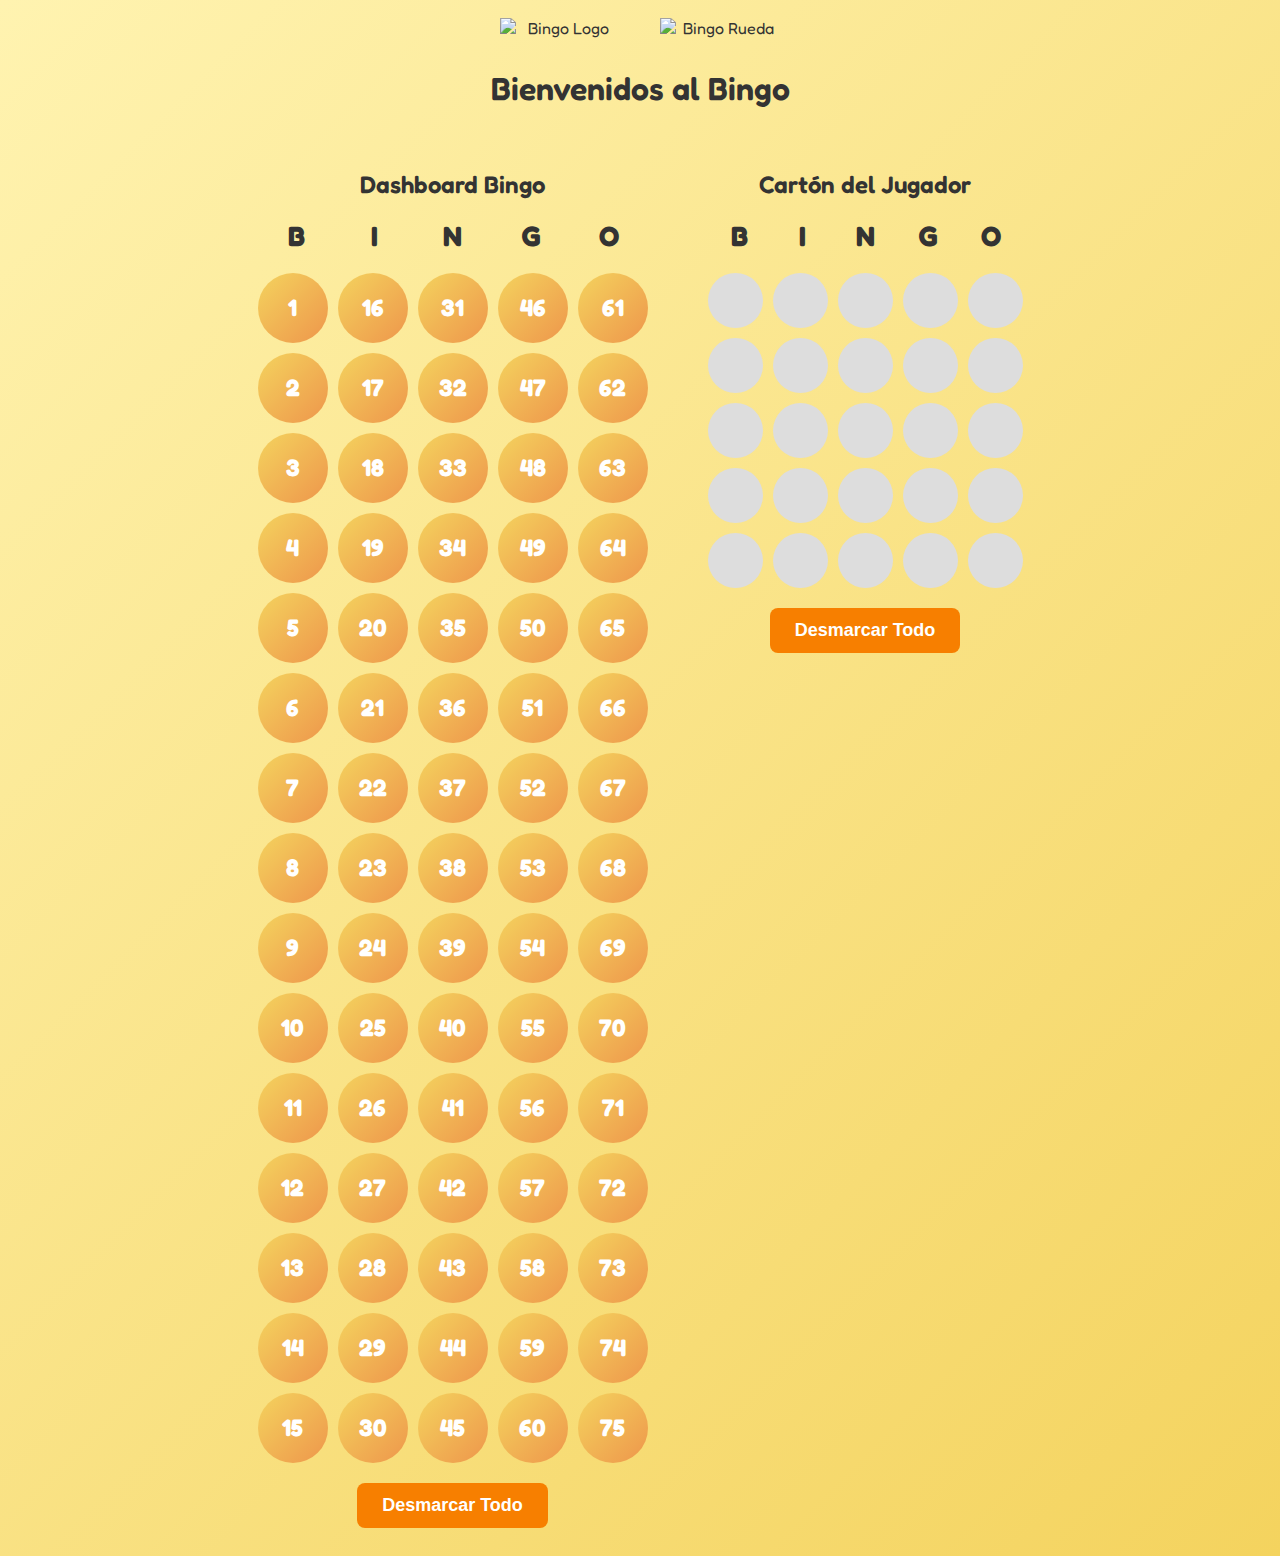
==== dashboard-bingo.html @ e26fa5d3 "Agregar página HTML para el tablero de Bingo con estilos y funcionalidad interactiva" ====
<!DOCTYPE html>
<html lang="es">

<head>
    <meta charset="UTF-8">
    <meta name="viewport" content="width=device-width, initial-scale=1.0">
    <title>Bingo Dashboard</title>
    <link rel="stylesheet" href="styles.css">
    <style>
        @import url('https://fonts.googleapis.com/css2?family=Fredoka:wght@300;400;600&display=swap');

body {
    font-family: 'Fredoka', sans-serif;
    text-align: center;
    background: linear-gradient(135deg, #fff3b0, #f4d35e);
    color: #333;
    display: flex;
    flex-direction: column;
    align-items: center;
}

.bingo-container {
    display: flex;
    justify-content: center;
    gap: 60px;
    margin: 20px;
    align-items: flex-start;
}

/* Cartón Dashboard Bingo (Más grande) */
.dashboard-card {
    max-width: 500px;
    padding: 25px;
    background: white;
    border-radius: 12px;
    box-shadow: 0 8px 16px rgba(0, 0, 0, 0.3); /* Más sombra para efecto realista */
    text-align: center;
    transform: scale(1.05);
}

/* Cartón Jugador (Más pequeño) */
.player-card {
    max-width: 350px;
    padding: 20px;
    background: white;
    border-radius: 12px;
    box-shadow: 0 6px 12px rgba(0, 0, 0, 0.25);
    text-align: center;
}

.bingo-logo,
.bingo-wheel {
    width: 120px;
    margin: 10px;
}

h1,
h2 {
    font-weight: 600;
}

.bingo-header {
    display: grid;
    grid-template-columns: repeat(5, 1fr);
    font-size: 28px;
    font-weight: bold;
    margin-bottom: 15px;
}

/* Tablero de números */
.bingo-board {
    display: grid;
    grid-template-columns: repeat(5, 1fr);
    gap: 10px;
    margin: 20px 0;
    place-items: center;
}

/* Celdas del cartón grande */
.bingo-cell {
    width: 70px;
    height: 70px;
    display: flex;
    align-items: center;
    justify-content: center;
    background: linear-gradient(135deg, #f4d35e, #ee964b);
    color: white;
    font-size: 24px;
    font-weight: bold;
    border-radius: 50%;
    cursor: pointer;
    transition: background 0.3s, transform 0.1s;
}

/* Efecto al marcar celdas */
.bingo-cell.marked {
    background: linear-gradient(135deg, #ff5733, #c70039);
    box-shadow: 0 0 12px rgba(255, 0, 0, 0.8);
    transform: scale(1.1);
}

/* Celdas del cartón del jugador (sin números) */
.player-cell {
    width: 55px;
    height: 55px;
    display: flex;
    align-items: center;
    justify-content: center;
    background: #ddd;
    border-radius: 50%;
    cursor: pointer;
    transition: background 0.3s;
}

/* Efecto al marcar celdas del jugador */
.player-cell.marked {
    background: linear-gradient(135deg, #3498db, #2c3e50);
    box-shadow: 0 0 12px rgba(52, 152, 219, 0.8);
}

/* Botón para resetear */
.reset-btn {
    padding: 12px 25px;
    background: #f77f00;
    color: white;
    border: none;
    border-radius: 8px;
    cursor: pointer;
    font-size: 18px;
    font-weight: bold;
    transition: background 0.2s, transform 0.1s;
}

.reset-btn:hover {
    background: #ff9f1c;
    transform: scale(1.05);
}

.bingo-img-container {
    display: flex;
    justify-content: center;
    gap: 20px;
}
    </style>
</head>

<body>
    <div class="bingo-img-container">
        <img src="https://alecuna.github.io/Microproyecto1/logo.png" alt="Bingo Logo" class="bingo-logo">
        <img src="https://alecuna.github.io/Microproyecto1/logo2.png" alt="Bingo Rueda" class="bingo-wheel">
    </div>

    <h1>Bienvenidos al Bingo</h1>

    <div class="bingo-container">
        <!-- Cartón principal -->
        <div class="bingo-card">
            <h2>Dashboard Bingo</h2>
            <div class="bingo-header">
                <div>B</div>
                <div>I</div>
                <div>N</div>
                <div>G</div>
                <div>O</div>
            </div>
            <div class="bingo-board" id="bingoBoard"></div>
            <button onclick="resetBoard('bingoBoard')" class="reset-btn">Desmarcar Todo</button>
        </div>

        <!-- Cartón del Jugador -->
        <div class="bingo-card">
            <h2>Cartón del Jugador</h2>
            <div class="bingo-header">
                <div>B</div>
                <div>I</div>
                <div>N</div>
                <div>G</div>
                <div>O</div>
            </div>
            <div class="bingo-board" id="playerBoard"></div>
            <button onclick="resetBoard('playerBoard')" class="reset-btn">Desmarcar Todo</button>
        </div>
    </div>

    <script>
        document.addEventListener("DOMContentLoaded", function () {
            generateBingoBoard("bingoBoard");
            generatePlayerBoard("playerBoard");
        });

        function generateBingoBoard(boardId) {
            const board = document.getElementById(boardId);
            board.innerHTML = "";

            const columns = {
                B: Array.from({ length: 15 }, (_, i) => i + 1),
                I: Array.from({ length: 15 }, (_, i) => i + 16),
                N: Array.from({ length: 15 }, (_, i) => i + 31),
                G: Array.from({ length: 15 }, (_, i) => i + 46),
                O: Array.from({ length: 15 }, (_, i) => i + 61)
            };

            for (let i = 0; i < 15; i++) {
                for (let letter in columns) {
                    const cell = document.createElement("div");
                    cell.classList.add("bingo-cell");
                    cell.textContent = columns[letter][i];
                    cell.addEventListener("click", () => cell.classList.toggle("marked"));
                    board.appendChild(cell);
                }
            }
        }

        function generatePlayerBoard(boardId) {
            const board = document.getElementById(boardId);
            board.innerHTML = "";

            for (let i = 0; i < 5; i++) {
                for (let j = 0; j < 5; j++) {
                    const cell = document.createElement("div");
                    cell.classList.add("player-cell");
                    cell.addEventListener("click", () => cell.classList.toggle("marked"));
                    board.appendChild(cell);
                }
            }
        }

        function resetBoard(boardId) {
            document.querySelectorAll(`#${boardId} .bingo-cell, #${boardId} .player-cell`).forEach(cell => cell.classList.remove("marked"));
        }
    </script>
</body>

</html>
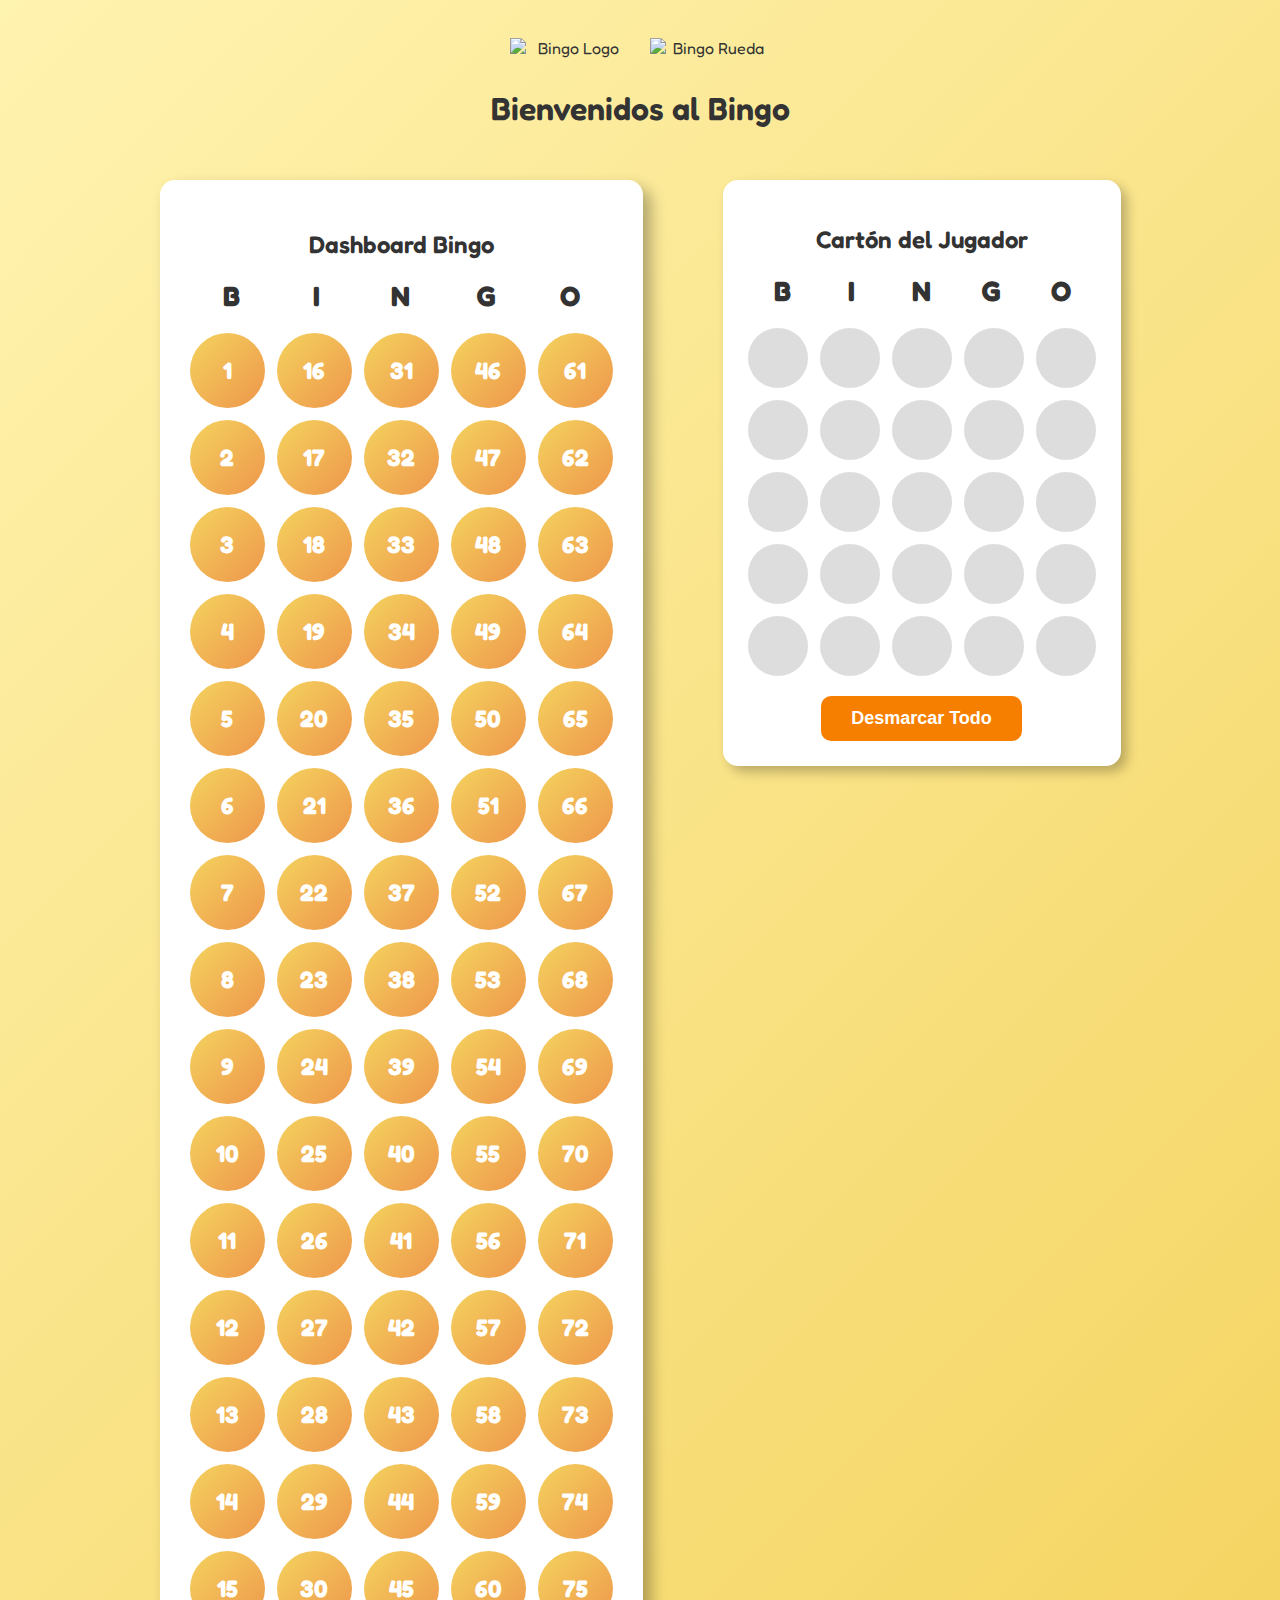
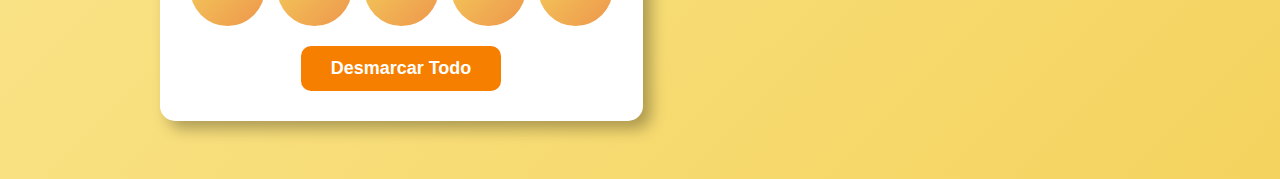
==== commit 254a0938: "Mejorar estilos y estructura del tablero de Bingo, ajustando tamaños, márgenes y efectos visuales" ====
--- a/dashboard-bingo.html
+++ b/dashboard-bingo.html
@@ -9,138 +9,137 @@
     <style>
         @import url('https://fonts.googleapis.com/css2?family=Fredoka:wght@300;400;600&display=swap');
 
-body {
-    font-family: 'Fredoka', sans-serif;
-    text-align: center;
-    background: linear-gradient(135deg, #fff3b0, #f4d35e);
-    color: #333;
-    display: flex;
-    flex-direction: column;
-    align-items: center;
-}
-
-.bingo-container {
-    display: flex;
-    justify-content: center;
-    gap: 60px;
-    margin: 20px;
-    align-items: flex-start;
-}
-
-/* Cartón Dashboard Bingo (Más grande) */
-.dashboard-card {
-    max-width: 500px;
-    padding: 25px;
-    background: white;
-    border-radius: 12px;
-    box-shadow: 0 8px 16px rgba(0, 0, 0, 0.3); /* Más sombra para efecto realista */
-    text-align: center;
-    transform: scale(1.05);
-}
-
-/* Cartón Jugador (Más pequeño) */
-.player-card {
-    max-width: 350px;
-    padding: 20px;
-    background: white;
-    border-radius: 12px;
-    box-shadow: 0 6px 12px rgba(0, 0, 0, 0.25);
-    text-align: center;
-}
-
-.bingo-logo,
-.bingo-wheel {
-    width: 120px;
-    margin: 10px;
-}
-
-h1,
-h2 {
-    font-weight: 600;
-}
-
-.bingo-header {
-    display: grid;
-    grid-template-columns: repeat(5, 1fr);
-    font-size: 28px;
-    font-weight: bold;
-    margin-bottom: 15px;
-}
-
-/* Tablero de números */
-.bingo-board {
-    display: grid;
-    grid-template-columns: repeat(5, 1fr);
-    gap: 10px;
-    margin: 20px 0;
-    place-items: center;
-}
-
-/* Celdas del cartón grande */
-.bingo-cell {
-    width: 70px;
-    height: 70px;
-    display: flex;
-    align-items: center;
-    justify-content: center;
-    background: linear-gradient(135deg, #f4d35e, #ee964b);
-    color: white;
-    font-size: 24px;
-    font-weight: bold;
-    border-radius: 50%;
-    cursor: pointer;
-    transition: background 0.3s, transform 0.1s;
-}
-
-/* Efecto al marcar celdas */
-.bingo-cell.marked {
-    background: linear-gradient(135deg, #ff5733, #c70039);
-    box-shadow: 0 0 12px rgba(255, 0, 0, 0.8);
-    transform: scale(1.1);
-}
-
-/* Celdas del cartón del jugador (sin números) */
-.player-cell {
-    width: 55px;
-    height: 55px;
-    display: flex;
-    align-items: center;
-    justify-content: center;
-    background: #ddd;
-    border-radius: 50%;
-    cursor: pointer;
-    transition: background 0.3s;
-}
-
-/* Efecto al marcar celdas del jugador */
-.player-cell.marked {
-    background: linear-gradient(135deg, #3498db, #2c3e50);
-    box-shadow: 0 0 12px rgba(52, 152, 219, 0.8);
-}
-
-/* Botón para resetear */
-.reset-btn {
-    padding: 12px 25px;
-    background: #f77f00;
-    color: white;
-    border: none;
-    border-radius: 8px;
-    cursor: pointer;
-    font-size: 18px;
-    font-weight: bold;
-    transition: background 0.2s, transform 0.1s;
-}
-
-.reset-btn:hover {
-    background: #ff9f1c;
-    transform: scale(1.05);
-}
-
-.bingo-img-container {
-    display: flex;
-    justify-content: center;
-    gap: 20px;
-}
+        body {
+            font-family: 'Fredoka', sans-serif;
+            text-align: center;
+            background: linear-gradient(135deg, #fff3b0, #f4d35e);
+            color: #333;
+            display: flex;
+            flex-direction: column;
+            align-items: center;
+            padding: 20px;
+        }
+
+        .bingo-container {
+            display: flex;
+            justify-content: center;
+            gap: 80px;
+            margin: 30px;
+            align-items: flex-start;
+        }
+
+        /* Cartón Dashboard Bingo (Más grande) */
+        .dashboard-card {
+            max-width: 520px;
+            padding: 30px;
+            background: white;
+            border-radius: 15px;
+            box-shadow: 8px 8px 15px rgba(0, 0, 0, 0.3); /* Sombra más pronunciada */
+            text-align: center;
+        }
+
+        /* Cartón Jugador (Más pequeño) */
+        .player-card {
+            max-width: 350px;
+            padding: 25px;
+            background: white;
+            border-radius: 15px;
+            box-shadow: 6px 6px 12px rgba(0, 0, 0, 0.25); /* Sombra realista */
+            text-align: center;
+        }
+
+        .bingo-logo,
+        .bingo-wheel {
+            width: 120px;
+            margin: 10px;
+        }
+
+        h1,
+        h2 {
+            font-weight: 600;
+        }
+
+        .bingo-header {
+            display: grid;
+            grid-template-columns: repeat(5, 1fr);
+            font-size: 28px;
+            font-weight: bold;
+            margin-bottom: 15px;
+        }
+
+        /* Tablero de números */
+        .bingo-board {
+            display: grid;
+            grid-template-columns: repeat(5, 1fr);
+            gap: 12px;
+            margin: 20px 0;
+            place-items: center;
+        }
+
+        /* Celdas del cartón grande */
+        .bingo-cell {
+            width: 75px;
+            height: 75px;
+            display: flex;
+            align-items: center;
+            justify-content: center;
+            background: linear-gradient(135deg, #f4d35e, #ee964b);
+            color: white;
+            font-size: 24px;
+            font-weight: bold;
+            border-radius: 50%;
+            cursor: pointer;
+            transition: background 0.3s, transform 0.1s, box-shadow 0.2s;
+        }
+
+        /* Efecto al marcar celdas */
+        .bingo-cell.marked {
+            background: linear-gradient(135deg, #ff5733, #c70039);
+            box-shadow: 0 0 15px rgba(255, 0, 0, 0.8);
+            transform: scale(1.1);
+        }
+
+        /* Celdas del cartón del jugador (sin números) */
+        .player-cell {
+            width: 60px;
+            height: 60px;
+            display: flex;
+            align-items: center;
+            justify-content: center;
+            background: #ddd;
+            border-radius: 50%;
+            cursor: pointer;
+            transition: background 0.3s, transform 0.1s;
+        }
+
+        /* Efecto al marcar celdas del jugador */
+        .player-cell.marked {
+            background: linear-gradient(135deg, #3498db, #2c3e50);
+            box-shadow: 0 0 15px rgba(52, 152, 219, 0.8);
+            transform: scale(1.1);
+        }
+
+        /* Botón para resetear */
+        .reset-btn {
+            padding: 12px 30px;
+            background: #f77f00;
+            color: white;
+            border: none;
+            border-radius: 10px;
+            cursor: pointer;
+            font-size: 18px;
+            font-weight: bold;
+            transition: background 0.2s, transform 0.1s;
+        }
+
+        .reset-btn:hover {
+            background: #ff9f1c;
+            transform: scale(1.05);
+        }
+
+        .bingo-img-container {
+            display: flex;
+        }
     </style>
 </head>
 
@@ -154,7 +153,7 @@
 
     <div class="bingo-container">
         <!-- Cartón principal -->
-        <div class="bingo-card">
+        <div class="dashboard-card">
             <h2>Dashboard Bingo</h2>
             <div class="bingo-header">
                 <div>B</div>
@@ -168,7 +167,7 @@
         </div>
 
         <!-- Cartón del Jugador -->
-        <div class="bingo-card">
+        <div class="player-card">
             <h2>Cartón del Jugador</h2>
             <div class="bingo-header">
                 <div>B</div>
@@ -224,11 +223,6 @@
                 }
             }
         }
-
-        function resetBoard(boardId) {
-            document.querySelectorAll(`#${boardId} .bingo-cell, #${boardId} .player-cell`).forEach(cell => cell.classList.remove("marked"));
-        }
     </script>
 </body>
-
-</html>+</html>
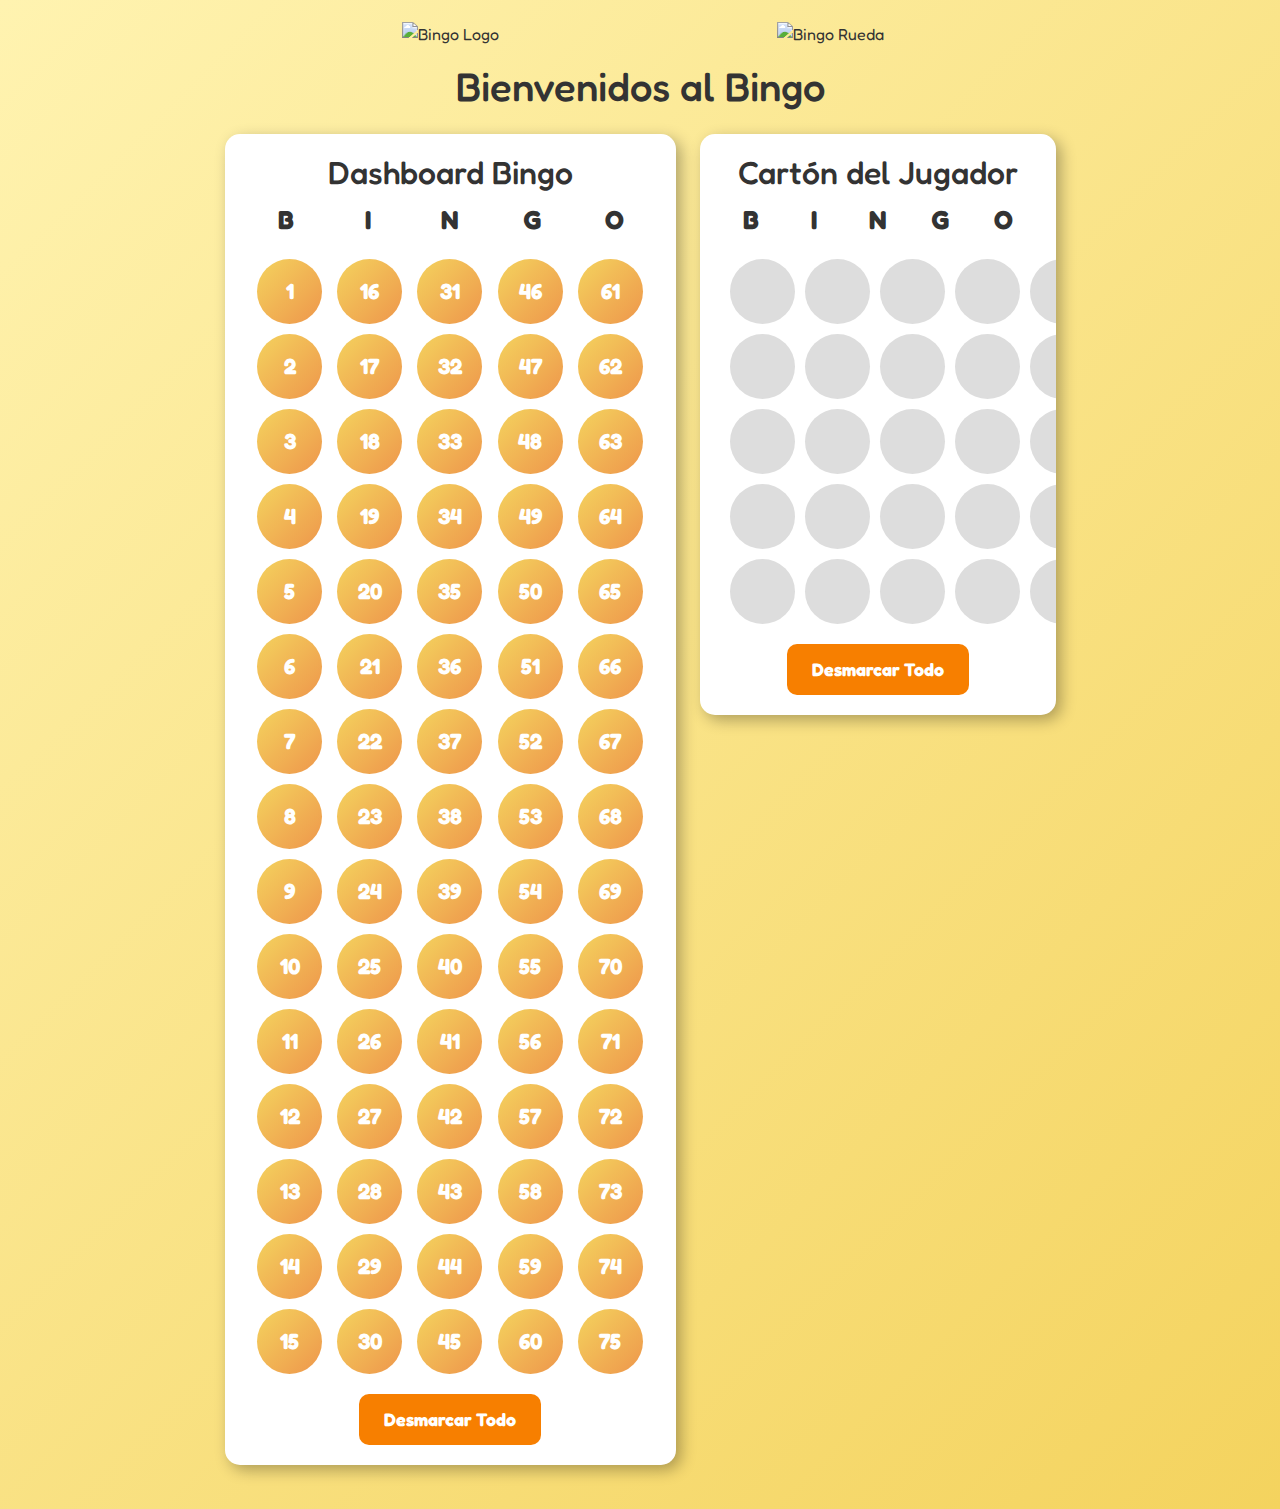
==== commit fa6dc8b7: "Actualizar el tablero de Bingo con Bootstrap para mejorar la responsividad y la estructura visual" ====
--- a/dashboard-bingo.html
+++ b/dashboard-bingo.html
@@ -3,125 +3,100 @@
 
 <head>
     <meta charset="UTF-8">
-    <meta name="viewport" content="width=device-width, initial-scale=1.0">
+    <meta name="viewport" content="width=device-width, initial-scale=1">
     <title>Bingo Dashboard</title>
-    <link rel="stylesheet" href="styles.css">
+
+    <!-- Bootstrap 5 -->
+    <link href="https://cdn.jsdelivr.net/npm/bootstrap@5.3.0/dist/css/bootstrap.min.css" rel="stylesheet">
+    <script src="https://cdn.jsdelivr.net/npm/bootstrap@5.3.0/dist/js/bootstrap.bundle.min.js"></script>
+
+    <!-- Google Fonts -->
+    <link href="https://fonts.googleapis.com/css2?family=Fredoka:wght@300;400;600&display=swap" rel="stylesheet">
+
     <style>
-        @import url('https://fonts.googleapis.com/css2?family=Fredoka:wght@300;400;600&display=swap');
-
         body {
             font-family: 'Fredoka', sans-serif;
             text-align: center;
             background: linear-gradient(135deg, #fff3b0, #f4d35e);
             color: #333;
-            display: flex;
-            flex-direction: column;
-            align-items: center;
             padding: 20px;
         }
 
-        .bingo-container {
-            display: flex;
-            justify-content: center;
-            gap: 80px;
-            margin: 30px;
-            align-items: flex-start;
-        }
-
-        /* Cartón Dashboard Bingo (Más grande) */
-        .dashboard-card {
-            max-width: 520px;
-            padding: 30px;
-            background: white;
-            border-radius: 15px;
-            box-shadow: 8px 8px 15px rgba(0, 0, 0, 0.3); /* Sombra más pronunciada */
-            text-align: center;
-        }
-
-        /* Cartón Jugador (Más pequeño) */
-        .player-card {
-            max-width: 350px;
-            padding: 25px;
-            background: white;
-            border-radius: 15px;
-            box-shadow: 6px 6px 12px rgba(0, 0, 0, 0.25); /* Sombra realista */
-            text-align: center;
-        }
-
-        .bingo-logo,
-        .bingo-wheel {
-            width: 120px;
-            margin: 10px;
-        }
-
-        h1,
-        h2 {
-            font-weight: 600;
+        /* Ajuste responsivo para las imágenes */
+        .bingo-img-container img {
+            max-width: 100%;
+            height: auto;
+        }
+
+        @media (min-width: 992px) {
+            .bingo-img-container img {
+                max-width: 180px;
+            }
         }
 
         .bingo-header {
             display: grid;
             grid-template-columns: repeat(5, 1fr);
-            font-size: 28px;
+            font-size: 26px;
             font-weight: bold;
-            margin-bottom: 15px;
-        }
-
-        /* Tablero de números */
+            margin-bottom: 10px;
+        }
+
+        /* Cartón Bingo */
+        .bingo-card {
+            background: white;
+            border-radius: 15px;
+            box-shadow: 5px 5px 15px rgba(0, 0, 0, 0.3);
+            padding: 20px;
+            max-width: 100%;
+            overflow: hidden;
+        }
+
         .bingo-board {
             display: grid;
             grid-template-columns: repeat(5, 1fr);
-            gap: 12px;
-            margin: 20px 0;
+            gap: 10px;
+            margin: 10px 0;
             place-items: center;
-        }
-
-        /* Celdas del cartón grande */
-        .bingo-cell {
-            width: 75px;
-            height: 75px;
+            padding: 10px;
+        }
+
+        /* Celdas de Bingo */
+        .bingo-cell,
+        .player-cell {
+            width: 65px;
+            height: 65px;
             display: flex;
             align-items: center;
             justify-content: center;
             background: linear-gradient(135deg, #f4d35e, #ee964b);
             color: white;
-            font-size: 24px;
+            font-size: 22px;
             font-weight: bold;
             border-radius: 50%;
             cursor: pointer;
             transition: background 0.3s, transform 0.1s, box-shadow 0.2s;
         }
 
-        /* Efecto al marcar celdas */
         .bingo-cell.marked {
             background: linear-gradient(135deg, #ff5733, #c70039);
-            box-shadow: 0 0 15px rgba(255, 0, 0, 0.8);
+            box-shadow: 0 0 12px rgba(255, 0, 0, 0.8);
             transform: scale(1.1);
         }
 
-        /* Celdas del cartón del jugador (sin números) */
+        /* Cartón del Jugador */
         .player-cell {
-            width: 60px;
-            height: 60px;
-            display: flex;
-            align-items: center;
-            justify-content: center;
             background: #ddd;
-            border-radius: 50%;
-            cursor: pointer;
-            transition: background 0.3s, transform 0.1s;
-        }
-
-        /* Efecto al marcar celdas del jugador */
+        }
+
         .player-cell.marked {
             background: linear-gradient(135deg, #3498db, #2c3e50);
-            box-shadow: 0 0 15px rgba(52, 152, 219, 0.8);
-            transform: scale(1.1);
-        }
-
-        /* Botón para resetear */
+            box-shadow: 0 0 12px rgba(52, 152, 219, 0.8);
+        }
+
+        /* Botón Reset */
         .reset-btn {
-            padding: 12px 30px;
+            padding: 12px 25px;
             background: #f77f00;
             color: white;
             border: none;
@@ -137,47 +112,74 @@
             transform: scale(1.05);
         }
 
-        .bingo-img-container {
-            display: flex;
+        /* Ajustes responsivos para pantallas pequeñas */
+        @media (max-width: 768px) {
+            .bingo-board {
+                gap: 5px;
+                padding: 5px;
+            }
+
+            .bingo-cell,
+            .player-cell {
+                width: 50px;
+                height: 50px;
+                font-size: 18px;
+            }
+        }
+
+        @media (max-width: 480px) {
+            .bingo-board {
+                gap: 3px;
+                padding: 2px;
+            }
+
+            .bingo-cell,
+            .player-cell {
+                width: 45px;
+                height: 45px;
+                font-size: 16px;
+            }
         }
     </style>
 </head>
 
 <body>
-    <div class="bingo-img-container">
-        <img src="https://alecuna.github.io/Microproyecto1/logo.png" alt="Bingo Logo" class="bingo-logo">
-        <img src="https://alecuna.github.io/Microproyecto1/logo2.png" alt="Bingo Rueda" class="bingo-wheel">
-    </div>
-
-    <h1>Bienvenidos al Bingo</h1>
-
-    <div class="bingo-container">
-        <!-- Cartón principal -->
-        <div class="dashboard-card">
-            <h2>Dashboard Bingo</h2>
-            <div class="bingo-header">
-                <div>B</div>
-                <div>I</div>
-                <div>N</div>
-                <div>G</div>
-                <div>O</div>
-            </div>
-            <div class="bingo-board" id="bingoBoard"></div>
-            <button onclick="resetBoard('bingoBoard')" class="reset-btn">Desmarcar Todo</button>
+    <div class="container text-center">
+        <div class="row justify-content-center mb-3 bingo-img-container">
+            <div class="col-6 col-md-4">
+                <img src="https://alecuna.github.io/Microproyecto1/logo.png" alt="Bingo Logo" class="img-fluid">
+            </div>
+            <div class="col-6 col-md-4">
+                <img src="https://alecuna.github.io/Microproyecto1/logo2.png" alt="Bingo Rueda" class="img-fluid">
+            </div>
         </div>
 
-        <!-- Cartón del Jugador -->
-        <div class="player-card">
-            <h2>Cartón del Jugador</h2>
-            <div class="bingo-header">
-                <div>B</div>
-                <div>I</div>
-                <div>N</div>
-                <div>G</div>
-                <div>O</div>
-            </div>
-            <div class="bingo-board" id="playerBoard"></div>
-            <button onclick="resetBoard('playerBoard')" class="reset-btn">Desmarcar Todo</button>
+        <h1>Bienvenidos al Bingo</h1>
+
+        <div class="row justify-content-center mt-4">
+            <!-- Cartón Dashboard -->
+            <div class="col-12 col-md-6 col-lg-5 mb-4">
+                <div class="bingo-card">
+                    <h2>Dashboard Bingo</h2>
+                    <div class="bingo-header">
+                        <div>B</div><div>I</div><div>N</div><div>G</div><div>O</div>
+                    </div>
+                    <div class="bingo-board" id="bingoBoard"></div>
+                    <button onclick="resetBoard('bingoBoard')" class="reset-btn">Desmarcar Todo</button>
+                </div>
+            </div>
+
+            <!-- Cartón del Jugador -->
+            <div class="col-12 col-md-6 col-lg-4 mb-4">
+                <div class="bingo-card">
+                    <h2>Cartón del Jugador</h2>
+                    <div class="bingo-header">
+                        <div>B</div><div>I</div><div>N</div><div>G</div><div>O</div>
+                    </div>
+                    <div class="bingo-board" id="playerBoard"></div>
+                    <button onclick="resetBoard('playerBoard')" class="reset-btn">Desmarcar Todo</button>
+                </div>
+            </div>
         </div>
     </div>
 
@@ -190,7 +192,6 @@
         function generateBingoBoard(boardId) {
             const board = document.getElementById(boardId);
             board.innerHTML = "";
-
             const columns = {
                 B: Array.from({ length: 15 }, (_, i) => i + 1),
                 I: Array.from({ length: 15 }, (_, i) => i + 16),
@@ -213,7 +214,6 @@
         function generatePlayerBoard(boardId) {
             const board = document.getElementById(boardId);
             board.innerHTML = "";
-
             for (let i = 0; i < 5; i++) {
                 for (let j = 0; j < 5; j++) {
                     const cell = document.createElement("div");
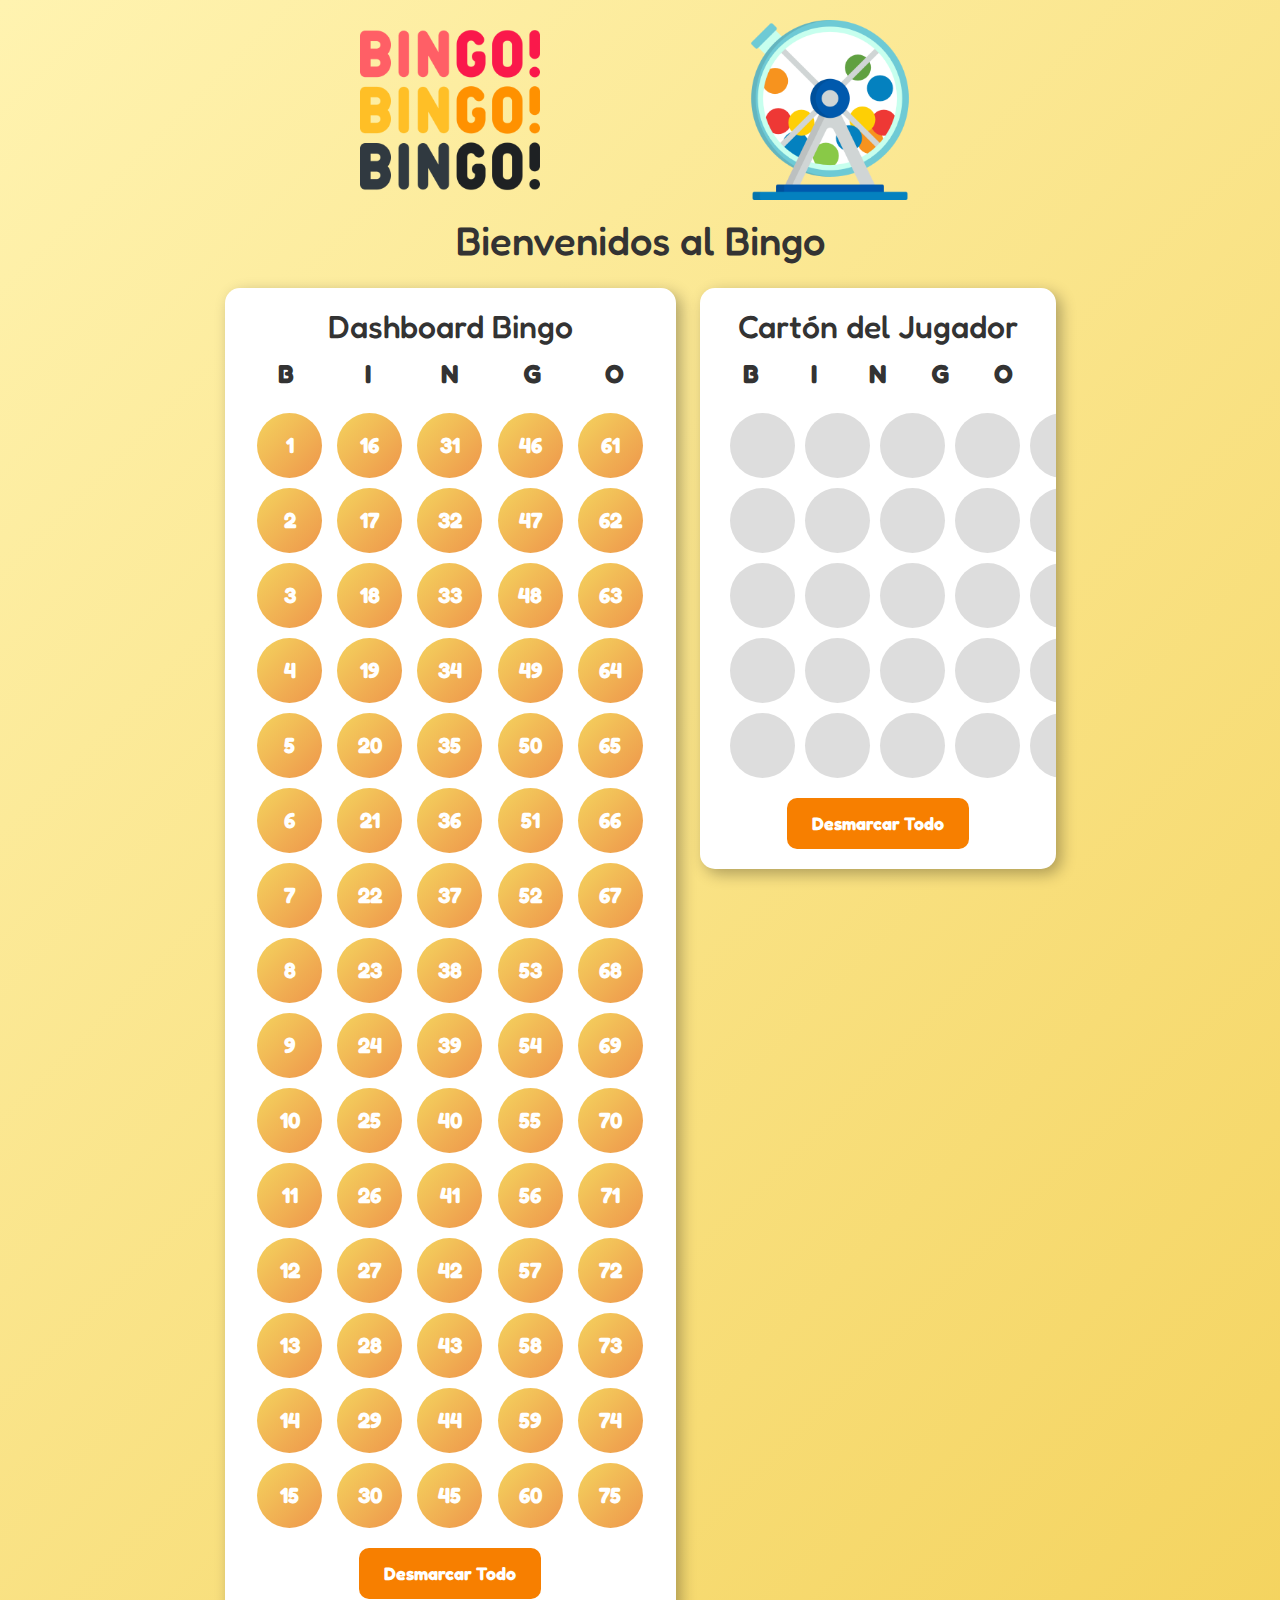
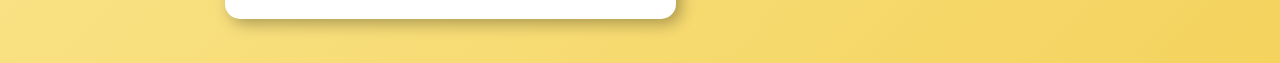
==== commit 1d2b8088: "Actualizar las rutas de las imágenes en el tablero de Bingo para utilizar archivos locales" ====
--- a/dashboard-bingo.html
+++ b/dashboard-bingo.html
@@ -147,10 +147,10 @@
     <div class="container text-center">
         <div class="row justify-content-center mb-3 bingo-img-container">
             <div class="col-6 col-md-4">
-                <img src="https://alecuna.github.io/Microproyecto1/logo.png" alt="Bingo Logo" class="img-fluid">
+                <img src="img/logo.png" alt="Bingo Logo" class="img-fluid">
             </div>
             <div class="col-6 col-md-4">
-                <img src="https://alecuna.github.io/Microproyecto1/logo2.png" alt="Bingo Rueda" class="img-fluid">
+                <img src="img/rueda.png" alt="Bingo Rueda" class="img-fluid">
             </div>
         </div>
 
